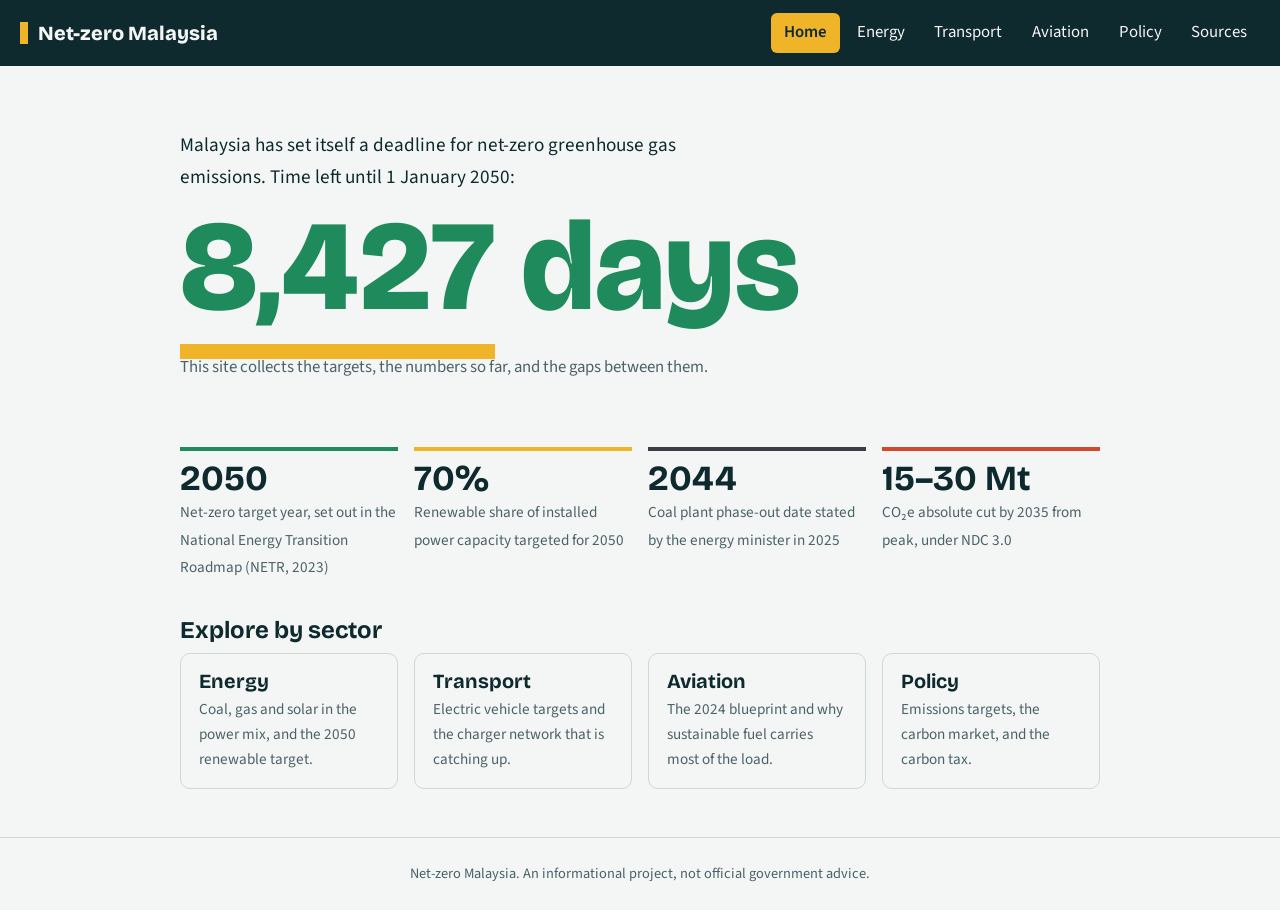
==== index.html @ 409eff9a "Add files via upload" ====
<!DOCTYPE html>
<html lang="en">
<head>
<meta charset="utf-8">
<meta name="viewport" content="width=device-width, initial-scale=1">
<title>Net-zero Malaysia</title>
<meta name="description" content="Facts and figures on Malaysia's path to net zero: energy, transport, aviation and policy.">
<link rel="preconnect" href="https://fonts.googleapis.com">
<link rel="preconnect" href="https://fonts.gstatic.com" crossorigin>
<link href="https://fonts.googleapis.com/css2?family=Bricolage+Grotesque:wght@500;700;800&family=Source+Sans+3:wght@400;600&display=swap" rel="stylesheet">
<link rel="stylesheet" href="style.css">
</head>
<body>
<header class="top">
  <a class="brand" href="#home">Net-zero Malaysia</a>
  <button class="burger" aria-label="Toggle menu" aria-expanded="false" aria-controls="menu">Menu</button>
  <nav id="menu" aria-label="Main">
    <a href="#home">Home</a>
    <a href="#energy">Energy</a>
    <a href="#transport">Transport</a>
    <a href="#aviation">Aviation</a>
    <a href="#policy">Policy</a>
    <a href="#sources">Sources</a>
  </nav>
</header>

<main>
<section class="page" id="home" data-title="Home">
  <div class="hero">
    <p class="lead">Malaysia has set itself a deadline for net-zero greenhouse gas emissions. Time left until 1 January 2050:</p>
    <p class="clock"><span id="days">0</span> days</p>
    <p class="sub">This site collects the targets, the numbers so far, and the gaps between them.</p>
  </div>
  <div class="facts">
    <div><b>2050</b><span>Net-zero target year, set out in the National Energy Transition Roadmap (NETR, 2023)</span></div>
    <div><b>70%</b><span>Renewable share of installed power capacity targeted for 2050</span></div>
    <div><b>2044</b><span>Coal plant phase-out date stated by the energy minister in 2025</span></div>
    <div><b>15–30 Mt</b><span>CO₂e absolute cut by 2035 from peak, under NDC 3.0</span></div>
  </div>
  <h2>Explore by sector</h2>
  <div class="tiles">
    <a href="#energy"><h3>Energy</h3><p>Coal, gas and solar in the power mix, and the 2050 renewable target.</p></a>
    <a href="#transport"><h3>Transport</h3><p>Electric vehicle targets and the charger network that is catching up.</p></a>
    <a href="#aviation"><h3>Aviation</h3><p>The 2024 blueprint and why sustainable fuel carries most of the load.</p></a>
    <a href="#policy"><h3>Policy</h3><p>Emissions targets, the carbon market, and the carbon tax.</p></a>
  </div>
</section>

<section class="page" id="energy" data-title="Energy" hidden>
  <h1>Energy: moving off coal</h1>
  <p class="intro">Electricity is the largest lever. Malaysia’s plan leans on solar, with gas as a bridge away from coal.</p>
  <h2>Who generates the power today</h2>
  <p>Share of annual generation in Peninsular Malaysia (grid operator data analysed by Reuters).</p>
  <div class="chart" data-chart="mix"></div>
  <p class="note">Coal’s share rose in 2025 even as gas and solar grew in absolute terms. Whole-country figures differ by source: Ember put coal near 43%, gas near 37% and solar just over 2% in 2025 reporting.</p>
  <h2>Renewable share of installed capacity</h2>
  <div class="chart" data-chart="re"></div>
  <p class="note">The energy minister said in October 2025 that renewable capacity had reached about 30%. Capacity is not generation: solar capacity produces far less than 30% of the electricity.</p>
  <h2>Other NETR targets</h2>
  <ul class="list">
    <li><b>Coal:</b> the 2023 roadmap targets zero coal generation by 2050. In October 2025 the minister said coal capacity would fall 50% by 2035 and plants would be phased out by 2044.</li>
    <li><b>Hydrogen:</b> one low-carbon hydrogen hub by 2030, two more by 2050, and up to 2.5 million tonnes a year of green hydrogen by 2050.</li>
    <li><b>Carbon capture and storage:</b> three hubs by 2030 (up to 15 million tonnes a year), three more by 2050 (40 to 80 million tonnes a year).</li>
    <li><b>Cost:</b> the roadmap estimates RM1.2 to 1.3 trillion of investment is needed by 2050.</li>
  </ul>
</section>

<section class="page" id="transport" data-title="Transport" hidden>
  <h1>Transport: electric vehicles and chargers</h1>
  <p class="intro">The Low Carbon Mobility Blueprint 2021–2030 set the first charger and vehicle targets. The chargers are behind schedule; fast chargers are not.</p>
  <h2>Public EV charge points</h2>
  <div class="chart" data-chart="ev"></div>
  <p class="note">The 2025 target of 10,000 was missed (about 57% reached by December 2025). A newer target of 30,000 by 2030 was reported in July 2026. Dates differ because each figure comes from a different official statement or dashboard.</p>
  <h2>Vehicle targets</h2>
  <ul class="list">
    <li><b>2030:</b> electric vehicles at 15% of total industry volume under the Low Carbon Mobility Blueprint. NETR-linked reporting cites 20% for xEVs (electric and hybrid types) by 2030.</li>
    <li><b>2050:</b> 80% market share for electric vehicles.</li>
    <li><b>Today:</b> an industry body said in 2024 that only about 2% of vehicles on the road were electric.</li>
    <li><b>Policy shift:</b> imported EV incentives are giving way to local assembly, which affects prices.</li>
  </ul>
</section>

<section class="page" id="aviation" data-title="Aviation" hidden>
  <h1>Aviation: fuel is the hard part</h1>
  <p class="intro">The Malaysia Aviation Decarbonisation Blueprint, launched in September 2024, aims for net-zero emissions in international aviation as early as 2050.</p>
  <h2>Where the cuts are meant to come from</h2>
  <p>Share of the 2050 reduction by measure (as presented by Malaysia to ICAO).</p>
  <div class="chart" data-chart="av"></div>
  <p class="note">Sustainable aviation fuel (SAF) and carbon offsets together make up over three quarters of the plan, so the target depends on fuel supply and credible credits.</p>
  <h2>Milestones</h2>
  <ul class="list">
    <li><b>Blending:</b> the NETR’s indicative SAF blend starts near 1% and rises to 47% by 2050.</li>
    <li><b>Supply:</b> Petronas said it would produce SAF by 2028. In 2025 it delivered the first locally blended SAF to Malaysia Airlines.</li>
    <li><b>Mandate:</b> at launch in 2024 the government did not plan to force airlines to use SAF yet.</li>
    <li><b>Cost:</b> in October 2026 the head of Malaysia Aviation Group did not rule out a passenger green levy to cover SAF costs.</li>
    <li><b>Fleet:</b> Malaysia Airlines has ordered 40 Airbus A330neo and 55 Boeing 737 MAX aircraft.</li>
  </ul>
</section>

<section class="page" id="policy" data-title="Policy" hidden>
  <h1>Policy: targets and pricing</h1>
  <h2>NDC 3.0</h2>
  <p>Submitted in October 2025, it is Malaysia’s first absolute target. Emissions are expected to peak between 2029 and 2034, then fall by 15 to 30 million tonnes of CO₂e by 2035. Up to 20 million tonnes are unconditional; the rest depends on international finance and technology support. Earlier pledges were intensity targets, which allow total emissions to rise.</p>
  <h2>Carbon pricing</h2>
  <p>Budget 2026 announced a carbon tax starting with energy, iron and steel. Reported starting rates were around RM45 per tonne, but the timeline is under review. Malaysia launched its first National Carbon Market Policy in 2026 to guide pricing and carbon credit trading.</p>
  <h2>Climate Change Bill</h2>
  <p>A National Climate Change Bill and a National Climate Change Authority Bill were being drafted, with mandatory emissions reporting and a legal basis for targets. Check the Parliament of Malaysia website for its current status.</p>
  <h2>Local action</h2>
  <p>The Natural Resources Ministry aims for 200 low-carbon zones by 2030. Seventy local authorities had started by February 2026.</p>
</section>

<section class="page" id="sources" data-title="Sources" hidden>
  <h1>Sources and caveats</h1>
  <p class="intro">Figures were checked against news and official reporting in November 2026. Targets and statistics change; confirm any number you plan to cite.</p>
  <ul class="list">
    <li>NETR launch coverage: Argus Media (August 2023); Pinsent Masons Out-Law</li>
    <li>Renewable and coal statements, October 2025: Bernama; Malaysiakini</li>
    <li>NDC 3.0: Ministry of Natural Resources and Environmental Sustainability (nres.gov.my); UNDP Malaysia; The Star</li>
    <li>Carbon tax and carbon market policy: Eco-Business; Pemandu Associates</li>
    <li>Power mix: Reuters via The Star (January 2026); Ember; Free Malaysia Today</li>
    <li>EV chargers: Paul Tan; Borneo Post; SoyaCincau; MIDA</li>
    <li>Aviation: ICAO working paper A42-WP/579; Malay Mail; Hydrocarbon Processing; The Star; AP</li>
  </ul>
  <p class="note">Figures from different sources use different scopes (Peninsular Malaysia or national, capacity or generation, target or actual). Each chart note says which applies.</p>
</section>
</main>

<footer>Net-zero Malaysia. An informational project, not official government advice.</footer>
<script src="script.js"></script>
</body>
</html>
---- style.css ----
:root{--ink:#0e2a2e;--paper:#f3f6f4;--line:#cdd9d3;--sun:#f0b429;--leaf:#1f8a5b;--coal:#3b3f45;--warn:#d1492e;--muted:#4c6168;
--head:"Bricolage Grotesque","Trebuchet MS",system-ui,sans-serif;--body:"Source Sans 3","Segoe UI",system-ui,sans-serif}
@media (prefers-color-scheme:dark){:root{--ink:#e6efe9;--paper:#0c1d20;--line:#274146;--muted:#9bb2b3;--coal:#8b9299}}
*{box-sizing:border-box}
html{scroll-behavior:smooth}
body{margin:0;background:var(--paper);color:var(--ink);font:1.05rem/1.65 var(--body)}
a{color:inherit}
:focus-visible{outline:3px solid var(--sun);outline-offset:2px}
h1,h2,h3,.brand,.clock,.facts b{font-family:var(--head);line-height:1.1}
h1{font-size:clamp(2rem,5vw,3rem);margin:0 0 .5rem;font-weight:800}
h2{font-size:1.5rem;margin:2.2rem 0 .6rem}
.top{display:flex;align-items:center;justify-content:space-between;flex-wrap:wrap;gap:.5rem;padding:.8rem 1.25rem;background:#0e2a2e;color:#f3f6f4;position:sticky;top:0;z-index:5}
.brand{font-weight:800;font-size:1.25rem;text-decoration:none;border-left:8px solid var(--sun);padding-left:.6rem}
nav{display:flex;gap:.25rem;flex-wrap:wrap}
nav a{text-decoration:none;padding:.4rem .8rem;border-radius:6px}
nav a:hover{background:#1b4a4f}
nav a[aria-current=page]{background:var(--sun);color:#0e2a2e;font-weight:600}
.burger{display:none;background:none;border:1px solid #f3f6f4;color:inherit;border-radius:6px;padding:.4rem .8rem;font:inherit}
main{max-width:60rem;margin:0 auto;padding:1.5rem 1.25rem 3rem}
.page[hidden]{display:none}
.hero{padding:2.5rem 0 1rem}
.lead{max-width:36rem;font-size:1.2rem;margin:0}
.clock{font-size:clamp(3.5rem,14vw,8rem);font-weight:800;margin:.2rem 0;color:var(--leaf)}
.clock span{border-bottom:.12em solid var(--sun)}
.sub,.intro{color:var(--muted);max-width:40rem}
.facts{display:grid;grid-template-columns:repeat(auto-fit,minmax(13rem,1fr));gap:1rem;margin:2rem 0}
.facts div{border-top:4px solid var(--leaf);padding-top:.6rem}
.facts div:nth-child(2){border-color:var(--sun)}
.facts div:nth-child(3){border-color:var(--coal)}
.facts div:nth-child(4){border-color:var(--warn)}
.facts b{display:block;font-size:2.2rem}
.facts span{font-size:.95rem;color:var(--muted)}
.tiles{display:grid;grid-template-columns:repeat(auto-fit,minmax(13rem,1fr));gap:1rem}
.tiles a{text-decoration:none;border:1px solid var(--line);border-radius:10px;padding:1rem 1.1rem}
.tiles a:hover{border-color:var(--leaf);background:color-mix(in srgb,var(--leaf) 10%,transparent)}
.tiles h3{margin:0 0 .3rem;font-size:1.25rem}
.tiles p{margin:0;color:var(--muted);font-size:.95rem}
.chart{margin:1rem 0}
.row{display:grid;grid-template-columns:minmax(7rem,12rem) 1fr 5.5rem;align-items:center;gap:.6rem;margin:.35rem 0;font-size:.95rem}
.track{background:var(--line);border-radius:4px;height:1.1rem;overflow:hidden}
.fill{height:100%;width:0;background:var(--leaf);transition:width .8s ease}
.fill.coal{background:var(--coal)}.fill.gas{background:var(--warn)}.fill.sun{background:var(--sun)}
.fill.target{background:repeating-linear-gradient(45deg,var(--sun) 0 6px,transparent 6px 10px);border:1px solid var(--sun)}
.row b{text-align:right;font-variant-numeric:tabular-nums}
.note{border-left:4px solid var(--line);padding-left:.8rem;color:var(--muted);font-size:.95rem;max-width:44rem}
.list{padding-left:1.2rem;max-width:46rem}
.list li{margin:.6rem 0}
footer{text-align:center;padding:1.5rem;border-top:1px solid var(--line);color:var(--muted);font-size:.9rem}
@media (max-width:720px){
.burger{display:block}
nav{display:none;width:100%;flex-direction:column}
nav.open{display:flex}
.row{grid-template-columns:1fr 4.5rem;grid-template-areas:"l v" "t t"}
.row span{grid-area:l}.row b{grid-area:v}.track{grid-area:t}}
@media (prefers-reduced-motion:reduce){html{scroll-behavior:auto}.fill{transition:none}}
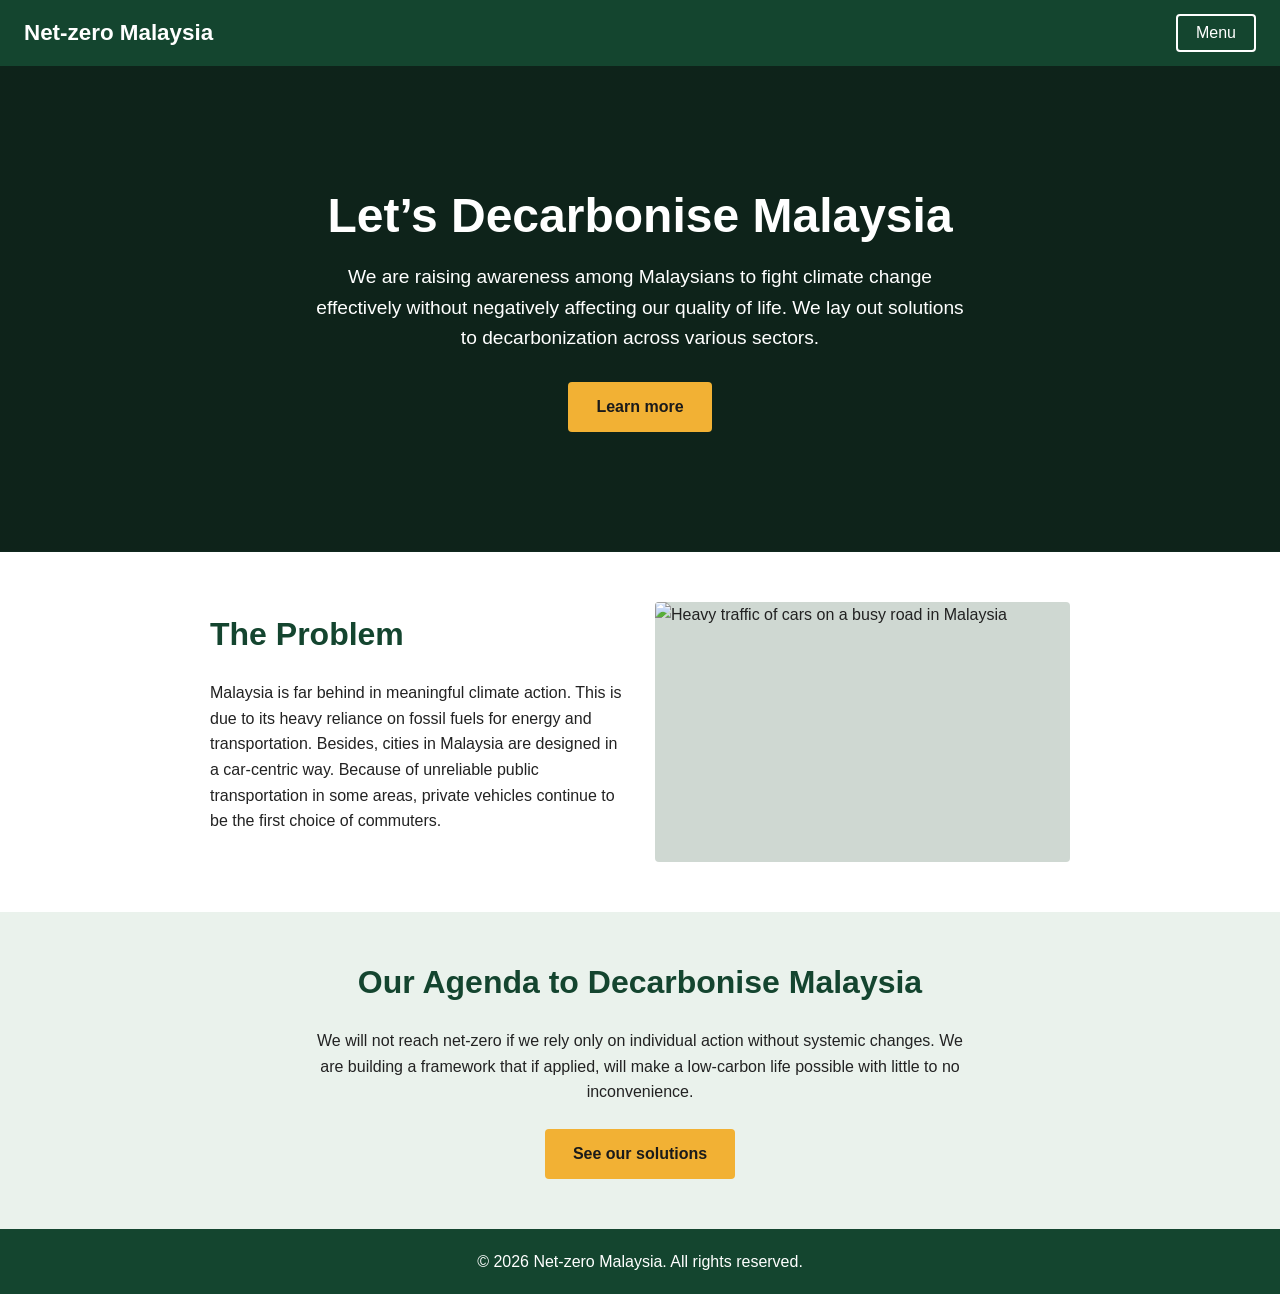
==== commit 5aaabb72: "Add files via upload" ====
--- a/index.html
+++ b/index.html
@@ -1,131 +1,61 @@
 <!DOCTYPE html>
 <html lang="en">
 <head>
-<meta charset="utf-8">
-<meta name="viewport" content="width=device-width, initial-scale=1">
-<title>Net-zero Malaysia</title>
-<meta name="description" content="Facts and figures on Malaysia's path to net zero: energy, transport, aviation and policy.">
-<link rel="preconnect" href="https://fonts.googleapis.com">
-<link rel="preconnect" href="https://fonts.gstatic.com" crossorigin>
-<link href="https://fonts.googleapis.com/css2?family=Bricolage+Grotesque:wght@500;700;800&family=Source+Sans+3:wght@400;600&display=swap" rel="stylesheet">
-<link rel="stylesheet" href="style.css">
+  <meta charset="UTF-8">
+  <meta name="viewport" content="width=device-width, initial-scale=1.0">
+  <title>Net-zero Malaysia</title>
+  <link rel="stylesheet" href="style.css">
 </head>
 <body>
-<header class="top">
-  <a class="brand" href="#home">Net-zero Malaysia</a>
-  <button class="burger" aria-label="Toggle menu" aria-expanded="false" aria-controls="menu">Menu</button>
-  <nav id="menu" aria-label="Main">
-    <a href="#home">Home</a>
-    <a href="#energy">Energy</a>
-    <a href="#transport">Transport</a>
-    <a href="#aviation">Aviation</a>
-    <a href="#policy">Policy</a>
-    <a href="#sources">Sources</a>
-  </nav>
-</header>
 
-<main>
-<section class="page" id="home" data-title="Home">
-  <div class="hero">
-    <p class="lead">Malaysia has set itself a deadline for net-zero greenhouse gas emissions. Time left until 1 January 2050:</p>
-    <p class="clock"><span id="days">0</span> days</p>
-    <p class="sub">This site collects the targets, the numbers so far, and the gaps between them.</p>
-  </div>
-  <div class="facts">
-    <div><b>2050</b><span>Net-zero target year, set out in the National Energy Transition Roadmap (NETR, 2023)</span></div>
-    <div><b>70%</b><span>Renewable share of installed power capacity targeted for 2050</span></div>
-    <div><b>2044</b><span>Coal plant phase-out date stated by the energy minister in 2025</span></div>
-    <div><b>15–30 Mt</b><span>CO₂e absolute cut by 2035 from peak, under NDC 3.0</span></div>
-  </div>
-  <h2>Explore by sector</h2>
-  <div class="tiles">
-    <a href="#energy"><h3>Energy</h3><p>Coal, gas and solar in the power mix, and the 2050 renewable target.</p></a>
-    <a href="#transport"><h3>Transport</h3><p>Electric vehicle targets and the charger network that is catching up.</p></a>
-    <a href="#aviation"><h3>Aviation</h3><p>The 2024 blueprint and why sustainable fuel carries most of the load.</p></a>
-    <a href="#policy"><h3>Policy</h3><p>Emissions targets, the carbon market, and the carbon tax.</p></a>
-  </div>
-</section>
+  <header>
+    <a href="index.html" class="logo">Net-zero Malaysia</a>
+    <nav>
+      <button id="menu-button" aria-expanded="false" aria-controls="menu-list">Menu</button>
+      <ul id="menu-list">
+        <li><a href="index.html" class="current">Home</a></li>
+        <li><a href="aboutus.html">About Us</a></li>
+        <li><a href="solutions.html">Solutions</a></li>
+        <li><a href="contactus.html">Contact Us</a></li>
+      </ul>
+    </nav>
+  </header>
 
-<section class="page" id="energy" data-title="Energy" hidden>
-  <h1>Energy: moving off coal</h1>
-  <p class="intro">Electricity is the largest lever. Malaysia’s plan leans on solar, with gas as a bridge away from coal.</p>
-  <h2>Who generates the power today</h2>
-  <p>Share of annual generation in Peninsular Malaysia (grid operator data analysed by Reuters).</p>
-  <div class="chart" data-chart="mix"></div>
-  <p class="note">Coal’s share rose in 2025 even as gas and solar grew in absolute terms. Whole-country figures differ by source: Ember put coal near 43%, gas near 37% and solar just over 2% in 2025 reporting.</p>
-  <h2>Renewable share of installed capacity</h2>
-  <div class="chart" data-chart="re"></div>
-  <p class="note">The energy minister said in October 2025 that renewable capacity had reached about 30%. Capacity is not generation: solar capacity produces far less than 30% of the electricity.</p>
-  <h2>Other NETR targets</h2>
-  <ul class="list">
-    <li><b>Coal:</b> the 2023 roadmap targets zero coal generation by 2050. In October 2025 the minister said coal capacity would fall 50% by 2035 and plants would be phased out by 2044.</li>
-    <li><b>Hydrogen:</b> one low-carbon hydrogen hub by 2030, two more by 2050, and up to 2.5 million tonnes a year of green hydrogen by 2050.</li>
-    <li><b>Carbon capture and storage:</b> three hubs by 2030 (up to 15 million tonnes a year), three more by 2050 (40 to 80 million tonnes a year).</li>
-    <li><b>Cost:</b> the roadmap estimates RM1.2 to 1.3 trillion of investment is needed by 2050.</li>
-  </ul>
-</section>
+  <main>
 
-<section class="page" id="transport" data-title="Transport" hidden>
-  <h1>Transport: electric vehicles and chargers</h1>
-  <p class="intro">The Low Carbon Mobility Blueprint 2021–2030 set the first charger and vehicle targets. The chargers are behind schedule; fast chargers are not.</p>
-  <h2>Public EV charge points</h2>
-  <div class="chart" data-chart="ev"></div>
-  <p class="note">The 2025 target of 10,000 was missed (about 57% reached by December 2025). A newer target of 30,000 by 2030 was reported in July 2026. Dates differ because each figure comes from a different official statement or dashboard.</p>
-  <h2>Vehicle targets</h2>
-  <ul class="list">
-    <li><b>2030:</b> electric vehicles at 15% of total industry volume under the Low Carbon Mobility Blueprint. NETR-linked reporting cites 20% for xEVs (electric and hybrid types) by 2030.</li>
-    <li><b>2050:</b> 80% market share for electric vehicles.</li>
-    <li><b>Today:</b> an industry body said in 2024 that only about 2% of vehicles on the road were electric.</li>
-    <li><b>Policy shift:</b> imported EV incentives are giving way to local assembly, which affects prices.</li>
-  </ul>
-</section>
+    <!-- Hero / banner -->
+    <section class="hero">
+      <h1>Let’s Decarbonise Malaysia</h1>
+      <p>We are raising awareness among Malaysians to fight climate change effectively without negatively affecting our quality of life. We lay out solutions to decarbonization across various sectors.</p>
+      <a href="aboutus.html" class="button">Learn more</a>
+    </section>
 
-<section class="page" id="aviation" data-title="Aviation" hidden>
-  <h1>Aviation: fuel is the hard part</h1>
-  <p class="intro">The Malaysia Aviation Decarbonisation Blueprint, launched in September 2024, aims for net-zero emissions in international aviation as early as 2050.</p>
-  <h2>Where the cuts are meant to come from</h2>
-  <p>Share of the 2050 reduction by measure (as presented by Malaysia to ICAO).</p>
-  <div class="chart" data-chart="av"></div>
-  <p class="note">Sustainable aviation fuel (SAF) and carbon offsets together make up over three quarters of the plan, so the target depends on fuel supply and credible credits.</p>
-  <h2>Milestones</h2>
-  <ul class="list">
-    <li><b>Blending:</b> the NETR’s indicative SAF blend starts near 1% and rises to 47% by 2050.</li>
-    <li><b>Supply:</b> Petronas said it would produce SAF by 2028. In 2025 it delivered the first locally blended SAF to Malaysia Airlines.</li>
-    <li><b>Mandate:</b> at launch in 2024 the government did not plan to force airlines to use SAF yet.</li>
-    <li><b>Cost:</b> in October 2026 the head of Malaysia Aviation Group did not rule out a passenger green levy to cover SAF costs.</li>
-    <li><b>Fleet:</b> Malaysia Airlines has ordered 40 Airbus A330neo and 55 Boeing 737 MAX aircraft.</li>
-  </ul>
-</section>
+    <!-- The Problem -->
+    <section class="section">
+      <div class="container two-columns">
+        <div>
+          <h2>The Problem</h2>
+          <p>Malaysia is far behind in meaningful climate action. This is due to its heavy reliance on fossil fuels for energy and transportation. Besides, cities in Malaysia are designed in a car-centric way. Because of unreliable public transportation in some areas, private vehicles continue to be the first choice of commuters.</p>
+        </div>
+        <img src="images/traffic-jam.jpg" alt="Heavy traffic of cars on a busy road in Malaysia">
+      </div>
+    </section>
 
-<section class="page" id="policy" data-title="Policy" hidden>
-  <h1>Policy: targets and pricing</h1>
-  <h2>NDC 3.0</h2>
-  <p>Submitted in October 2025, it is Malaysia’s first absolute target. Emissions are expected to peak between 2029 and 2034, then fall by 15 to 30 million tonnes of CO₂e by 2035. Up to 20 million tonnes are unconditional; the rest depends on international finance and technology support. Earlier pledges were intensity targets, which allow total emissions to rise.</p>
-  <h2>Carbon pricing</h2>
-  <p>Budget 2026 announced a carbon tax starting with energy, iron and steel. Reported starting rates were around RM45 per tonne, but the timeline is under review. Malaysia launched its first National Carbon Market Policy in 2026 to guide pricing and carbon credit trading.</p>
-  <h2>Climate Change Bill</h2>
-  <p>A National Climate Change Bill and a National Climate Change Authority Bill were being drafted, with mandatory emissions reporting and a legal basis for targets. Check the Parliament of Malaysia website for its current status.</p>
-  <h2>Local action</h2>
-  <p>The Natural Resources Ministry aims for 200 low-carbon zones by 2030. Seventy local authorities had started by February 2026.</p>
-</section>
+    <!-- Our Agenda -->
+    <section class="section alt center">
+      <div class="container">
+        <h2>Our Agenda to Decarbonise Malaysia</h2>
+        <p>We will not reach net-zero if we rely only on individual action without systemic changes. We are building a framework that if applied, will make a low-carbon life possible with little to no inconvenience.</p>
+        <a href="solutions.html" class="button">See our solutions</a>
+      </div>
+    </section>
 
-<section class="page" id="sources" data-title="Sources" hidden>
-  <h1>Sources and caveats</h1>
-  <p class="intro">Figures were checked against news and official reporting in November 2026. Targets and statistics change; confirm any number you plan to cite.</p>
-  <ul class="list">
-    <li>NETR launch coverage: Argus Media (August 2023); Pinsent Masons Out-Law</li>
-    <li>Renewable and coal statements, October 2025: Bernama; Malaysiakini</li>
-    <li>NDC 3.0: Ministry of Natural Resources and Environmental Sustainability (nres.gov.my); UNDP Malaysia; The Star</li>
-    <li>Carbon tax and carbon market policy: Eco-Business; Pemandu Associates</li>
-    <li>Power mix: Reuters via The Star (January 2026); Ember; Free Malaysia Today</li>
-    <li>EV chargers: Paul Tan; Borneo Post; SoyaCincau; MIDA</li>
-    <li>Aviation: ICAO working paper A42-WP/579; Malay Mail; Hydrocarbon Processing; The Star; AP</li>
-  </ul>
-  <p class="note">Figures from different sources use different scopes (Peninsular Malaysia or national, capacity or generation, target or actual). Each chart note says which applies.</p>
-</section>
-</main>
+  </main>
 
-<footer>Net-zero Malaysia. An informational project, not official government advice.</footer>
-<script src="script.js"></script>
+  <footer>
+    <p>&copy; 2026 Net-zero Malaysia. All rights reserved.</p>
+  </footer>
+
+  <script src="script.js"></script>
 </body>
 </html>
--- a/style.css
+++ b/style.css
@@ -1,55 +1,305 @@
-:root{--ink:#0e2a2e;--paper:#f3f6f4;--line:#cdd9d3;--sun:#f0b429;--leaf:#1f8a5b;--coal:#3b3f45;--warn:#d1492e;--muted:#4c6168;
---head:"Bricolage Grotesque","Trebuchet MS",system-ui,sans-serif;--body:"Source Sans 3","Segoe UI",system-ui,sans-serif}
-@media (prefers-color-scheme:dark){:root{--ink:#e6efe9;--paper:#0c1d20;--line:#274146;--muted:#9bb2b3;--coal:#8b9299}}
-*{box-sizing:border-box}
-html{scroll-behavior:smooth}
-body{margin:0;background:var(--paper);color:var(--ink);font:1.05rem/1.65 var(--body)}
-a{color:inherit}
-:focus-visible{outline:3px solid var(--sun);outline-offset:2px}
-h1,h2,h3,.brand,.clock,.facts b{font-family:var(--head);line-height:1.1}
-h1{font-size:clamp(2rem,5vw,3rem);margin:0 0 .5rem;font-weight:800}
-h2{font-size:1.5rem;margin:2.2rem 0 .6rem}
-.top{display:flex;align-items:center;justify-content:space-between;flex-wrap:wrap;gap:.5rem;padding:.8rem 1.25rem;background:#0e2a2e;color:#f3f6f4;position:sticky;top:0;z-index:5}
-.brand{font-weight:800;font-size:1.25rem;text-decoration:none;border-left:8px solid var(--sun);padding-left:.6rem}
-nav{display:flex;gap:.25rem;flex-wrap:wrap}
-nav a{text-decoration:none;padding:.4rem .8rem;border-radius:6px}
-nav a:hover{background:#1b4a4f}
-nav a[aria-current=page]{background:var(--sun);color:#0e2a2e;font-weight:600}
-.burger{display:none;background:none;border:1px solid #f3f6f4;color:inherit;border-radius:6px;padding:.4rem .8rem;font:inherit}
-main{max-width:60rem;margin:0 auto;padding:1.5rem 1.25rem 3rem}
-.page[hidden]{display:none}
-.hero{padding:2.5rem 0 1rem}
-.lead{max-width:36rem;font-size:1.2rem;margin:0}
-.clock{font-size:clamp(3.5rem,14vw,8rem);font-weight:800;margin:.2rem 0;color:var(--leaf)}
-.clock span{border-bottom:.12em solid var(--sun)}
-.sub,.intro{color:var(--muted);max-width:40rem}
-.facts{display:grid;grid-template-columns:repeat(auto-fit,minmax(13rem,1fr));gap:1rem;margin:2rem 0}
-.facts div{border-top:4px solid var(--leaf);padding-top:.6rem}
-.facts div:nth-child(2){border-color:var(--sun)}
-.facts div:nth-child(3){border-color:var(--coal)}
-.facts div:nth-child(4){border-color:var(--warn)}
-.facts b{display:block;font-size:2.2rem}
-.facts span{font-size:.95rem;color:var(--muted)}
-.tiles{display:grid;grid-template-columns:repeat(auto-fit,minmax(13rem,1fr));gap:1rem}
-.tiles a{text-decoration:none;border:1px solid var(--line);border-radius:10px;padding:1rem 1.1rem}
-.tiles a:hover{border-color:var(--leaf);background:color-mix(in srgb,var(--leaf) 10%,transparent)}
-.tiles h3{margin:0 0 .3rem;font-size:1.25rem}
-.tiles p{margin:0;color:var(--muted);font-size:.95rem}
-.chart{margin:1rem 0}
-.row{display:grid;grid-template-columns:minmax(7rem,12rem) 1fr 5.5rem;align-items:center;gap:.6rem;margin:.35rem 0;font-size:.95rem}
-.track{background:var(--line);border-radius:4px;height:1.1rem;overflow:hidden}
-.fill{height:100%;width:0;background:var(--leaf);transition:width .8s ease}
-.fill.coal{background:var(--coal)}.fill.gas{background:var(--warn)}.fill.sun{background:var(--sun)}
-.fill.target{background:repeating-linear-gradient(45deg,var(--sun) 0 6px,transparent 6px 10px);border:1px solid var(--sun)}
-.row b{text-align:right;font-variant-numeric:tabular-nums}
-.note{border-left:4px solid var(--line);padding-left:.8rem;color:var(--muted);font-size:.95rem;max-width:44rem}
-.list{padding-left:1.2rem;max-width:46rem}
-.list li{margin:.6rem 0}
-footer{text-align:center;padding:1.5rem;border-top:1px solid var(--line);color:var(--muted);font-size:.9rem}
-@media (max-width:720px){
-.burger{display:block}
-nav{display:none;width:100%;flex-direction:column}
-nav.open{display:flex}
-.row{grid-template-columns:1fr 4.5rem;grid-template-areas:"l v" "t t"}
-.row span{grid-area:l}.row b{grid-area:v}.track{grid-area:t}}
-@media (prefers-reduced-motion:reduce){html{scroll-behavior:auto}.fill{transition:none}}
+/* ---------- General ---------- */
+* {
+  box-sizing: border-box;
+}
+
+html {
+  /* stops the sticky header from covering a section when you click a jump link */
+  scroll-padding-top: 80px;
+}
+
+body {
+  margin: 0;
+  font-family: Arial, Helvetica, sans-serif;
+  line-height: 1.6;
+  color: #222222;
+  background-color: #ffffff;
+  /* keeps the footer at the bottom of the screen on short pages */
+  display: flex;
+  flex-direction: column;
+  min-height: 100vh;
+}
+
+main {
+  flex: 1;
+}
+
+h1, h2, h3 {
+  line-height: 1.25;
+}
+
+h2 {
+  color: #14452f;
+  font-size: 2rem;
+  margin-top: 0;
+}
+
+a {
+  color: #14452f;
+}
+
+img {
+  max-width: 100%;
+  display: block;
+}
+
+/* ---------- Header and menu ---------- */
+header {
+  background-color: #14452f;
+  padding: 14px 24px;
+  display: flex;
+  justify-content: space-between;
+  align-items: center;
+  position: sticky;
+  top: 0;
+  z-index: 10;
+}
+
+.logo {
+  color: white;
+  font-size: 1.4rem;
+  font-weight: bold;
+  text-decoration: none;
+}
+
+#menu-button {
+  background-color: transparent;
+  color: white;
+  border: 2px solid white;
+  border-radius: 4px;
+  padding: 8px 18px;
+  font-size: 1rem;
+  cursor: pointer;
+}
+
+#menu-button:hover {
+  background-color: white;
+  color: #14452f;
+}
+
+/* The menu links are hidden until the Menu button is clicked (see script.js) */
+#menu-list {
+  display: none;
+  position: absolute;
+  top: 100%;
+  right: 0;
+  min-width: 200px;
+  margin: 0;
+  padding: 10px 0;
+  list-style: none;
+  background-color: white;
+  box-shadow: 0 4px 8px rgba(0, 0, 0, 0.25);
+}
+
+#menu-list.show {
+  display: block;
+}
+
+#menu-list a {
+  display: block;
+  padding: 12px 24px;
+  color: #222222;
+  text-decoration: none;
+}
+
+#menu-list a:hover {
+  background-color: #eaf2ec;
+}
+
+#menu-list a.current {
+  font-weight: bold;
+  color: #14452f;
+}
+
+/* ---------- Hero (Home page banner) ---------- */
+.hero {
+  /* the green colour shows if the picture is missing */
+  background-color: #1f4d3a;
+  background-image: linear-gradient(rgba(0, 0, 0, 0.55), rgba(0, 0, 0, 0.55)), url("images/hero-kl-skyline.jpg");
+  background-size: cover;
+  background-position: center;
+  color: white;
+  text-align: center;
+  padding: 120px 20px;
+}
+
+.hero h1 {
+  font-size: 3rem;
+  margin: 0 0 16px 0;
+}
+
+.hero p {
+  font-size: 1.2rem;
+  max-width: 650px;
+  margin: 0 auto 28px auto;
+}
+
+/* ---------- Title bar on About Us, Solutions and Contact Us ---------- */
+.page-title {
+  background-color: #2a6a4c;
+  color: white;
+  text-align: center;
+  padding: 40px 20px;
+}
+
+.page-title h1 {
+  margin: 0;
+  font-size: 2.4rem;
+}
+
+.page-title p {
+  max-width: 650px;
+  margin: 10px auto 0 auto;
+}
+
+/* ---------- Sections ---------- */
+.container {
+  max-width: 900px;
+  margin: 0 auto;
+  padding: 0 20px;
+}
+
+.section {
+  padding: 50px 0;
+}
+
+.section.alt {
+  background-color: #eaf2ec;
+}
+
+.center {
+  text-align: center;
+}
+
+.center p {
+  max-width: 650px;
+  margin: 0 auto 24px auto;
+}
+
+/* Text on one side, picture on the other. Stacks on small screens. */
+.two-columns {
+  display: flex;
+  flex-wrap: wrap;
+  align-items: center;
+  gap: 30px;
+}
+
+.two-columns > * {
+  flex: 1 1 300px;
+}
+
+.two-columns.reverse {
+  flex-direction: row-reverse;
+}
+
+/* All pictures inside sections get the same size and are cropped to fit */
+.section img {
+  width: 100%;
+  height: 260px;
+  object-fit: cover;
+  border-radius: 4px;
+  background-color: #cfd8d2;
+  margin-bottom: 20px;
+}
+
+.two-columns img {
+  margin-bottom: 0;
+}
+
+/* ---------- Buttons ---------- */
+.button {
+  display: inline-block;
+  background-color: #f2b134;
+  color: #1a1a1a;
+  font-size: 1rem;
+  font-weight: bold;
+  text-decoration: none;
+  padding: 12px 28px;
+  border: none;
+  border-radius: 4px;
+  cursor: pointer;
+}
+
+.button:hover {
+  background-color: #d99a1f;
+}
+
+/* ---------- Solutions page ---------- */
+.jump {
+  padding: 30px 0;
+}
+
+.jump p {
+  margin: 0 0 8px 0;
+  font-weight: bold;
+}
+
+.jump-links {
+  display: flex;
+  flex-wrap: wrap;
+  gap: 8px 24px;
+  margin: 0;
+  padding: 0;
+  list-style: none;
+}
+
+/* One solution = one block with a green line on the left */
+.solution {
+  border-left: 4px solid #2a6a4c;
+  padding-left: 16px;
+  margin: 24px 0;
+}
+
+.solution h3 {
+  margin: 0 0 6px 0;
+}
+
+.solution p {
+  margin: 0;
+}
+
+/* ---------- Contact form ---------- */
+form {
+  max-width: 600px;
+  margin: 0 auto;
+}
+
+label {
+  display: block;
+  font-weight: bold;
+  margin-bottom: 6px;
+}
+
+input,
+textarea {
+  width: 100%;
+  padding: 10px;
+  margin-bottom: 20px;
+  border: 1px solid #888888;
+  border-radius: 4px;
+  font-family: inherit;
+  font-size: 1rem;
+}
+
+/* ---------- Footer ---------- */
+footer {
+  background-color: #14452f;
+  color: white;
+  text-align: center;
+  padding: 20px;
+}
+
+footer p {
+  margin: 0;
+}
+
+/* ---------- Small screens ---------- */
+@media (max-width: 600px) {
+  .hero {
+    padding: 70px 20px;
+  }
+
+  .hero h1 {
+    font-size: 2.2rem;
+  }
+}
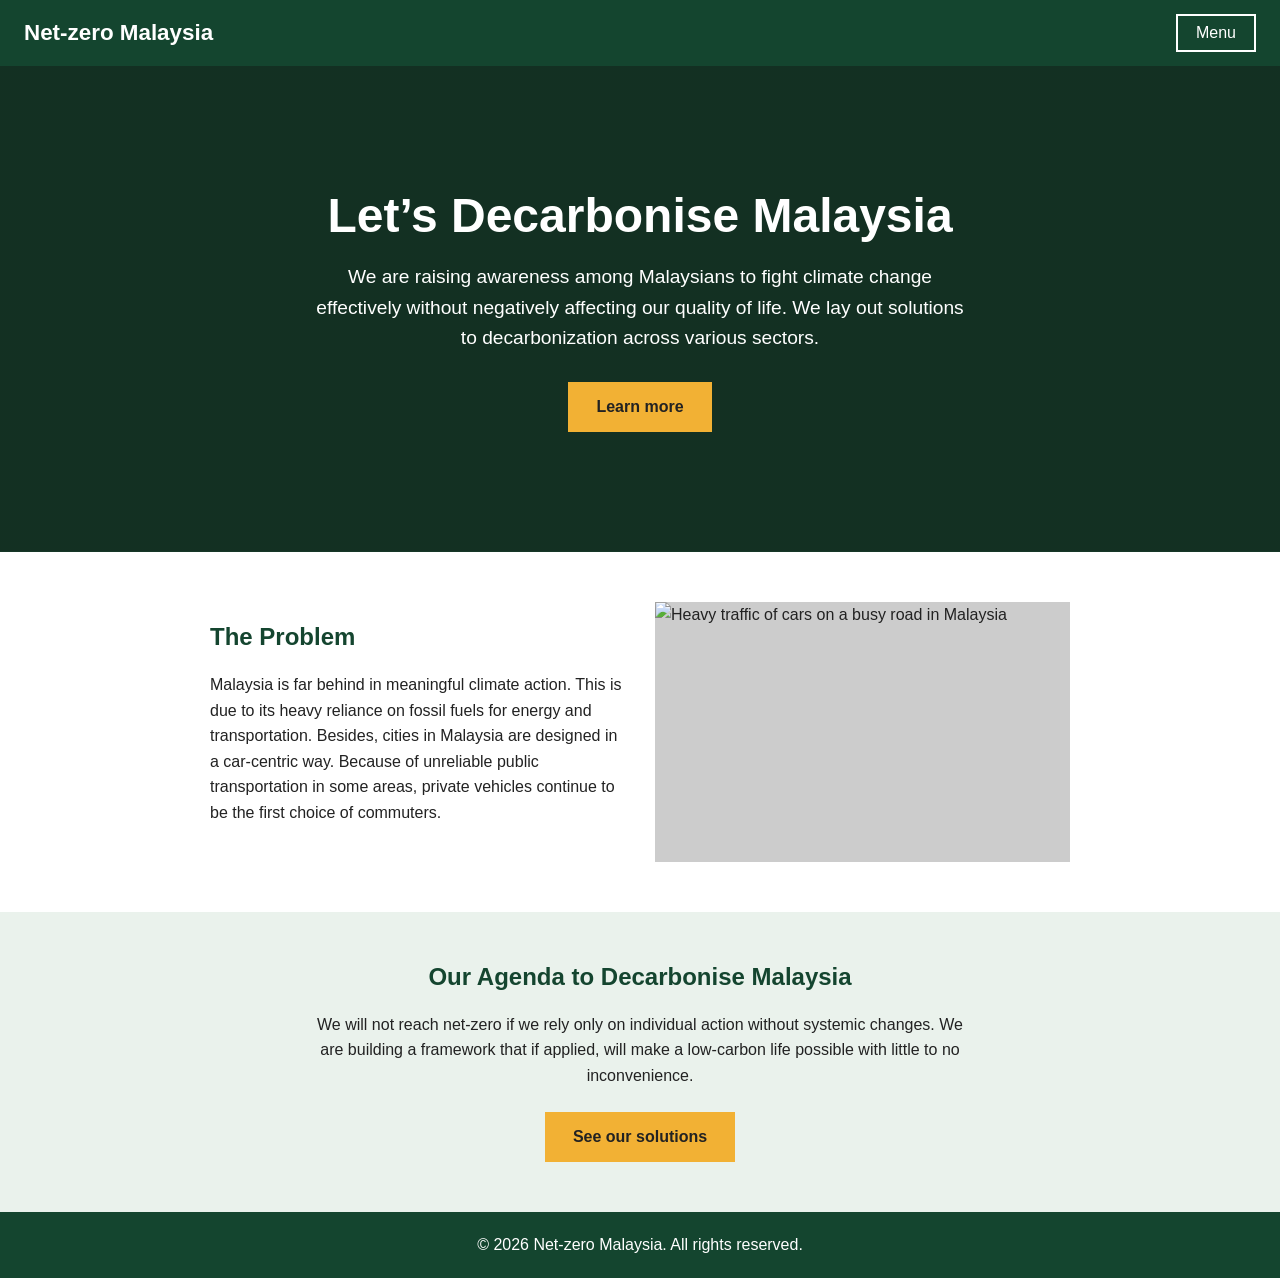
==== commit c7622b7e: "Add files via upload" ====
--- a/index.html
+++ b/index.html
@@ -23,14 +23,12 @@
 
   <main>
 
-    <!-- Hero / banner -->
     <section class="hero">
       <h1>Let’s Decarbonise Malaysia</h1>
       <p>We are raising awareness among Malaysians to fight climate change effectively without negatively affecting our quality of life. We lay out solutions to decarbonization across various sectors.</p>
       <a href="aboutus.html" class="button">Learn more</a>
     </section>
 
-    <!-- The Problem -->
     <section class="section">
       <div class="container two-columns">
         <div>
@@ -41,7 +39,6 @@
       </div>
     </section>
 
-    <!-- Our Agenda -->
     <section class="section alt center">
       <div class="container">
         <h2>Our Agenda to Decarbonise Malaysia</h2>
--- a/style.css
+++ b/style.css
@@ -1,27 +1,21 @@
-/* ---------- General ---------- */
+/* general */
 * {
   box-sizing: border-box;
 }
 
 html {
-  /* stops the sticky header from covering a section when you click a jump link */
-  scroll-padding-top: 80px;
+  scroll-padding-top: 80px; /* so the sticky header doesn't cover the jump-link targets */
 }
 
 body {
   margin: 0;
   font-family: Arial, Helvetica, sans-serif;
   line-height: 1.6;
-  color: #222222;
-  background-color: #ffffff;
-  /* keeps the footer at the bottom of the screen on short pages */
-  display: flex;
-  flex-direction: column;
-  min-height: 100vh;
+  color: #222;
 }
 
 main {
-  flex: 1;
+  min-height: 80vh; /* pushes the footer down on short pages */
 }
 
 h1, h2, h3 {
@@ -30,7 +24,6 @@
 
 h2 {
   color: #14452f;
-  font-size: 2rem;
   margin-top: 0;
 }
 
@@ -38,12 +31,7 @@
   color: #14452f;
 }
 
-img {
-  max-width: 100%;
-  display: block;
-}
-
-/* ---------- Header and menu ---------- */
+/* header and menu */
 header {
   background-color: #14452f;
   padding: 14px 24px;
@@ -52,7 +40,6 @@
   align-items: center;
   position: sticky;
   top: 0;
-  z-index: 10;
 }
 
 .logo {
@@ -66,7 +53,6 @@
   background-color: transparent;
   color: white;
   border: 2px solid white;
-  border-radius: 4px;
   padding: 8px 18px;
   font-size: 1rem;
   cursor: pointer;
@@ -77,7 +63,7 @@
   color: #14452f;
 }
 
-/* The menu links are hidden until the Menu button is clicked (see script.js) */
+/* menu links stay hidden until the Menu button is clicked (see script.js) */
 #menu-list {
   display: none;
   position: absolute;
@@ -88,7 +74,7 @@
   padding: 10px 0;
   list-style: none;
   background-color: white;
-  box-shadow: 0 4px 8px rgba(0, 0, 0, 0.25);
+  border: 1px solid #ccc;
 }
 
 #menu-list.show {
@@ -98,7 +84,7 @@
 #menu-list a {
   display: block;
   padding: 12px 24px;
-  color: #222222;
+  color: #222;
   text-decoration: none;
 }
 
@@ -108,13 +94,11 @@
 
 #menu-list a.current {
   font-weight: bold;
-  color: #14452f;
-}
-
-/* ---------- Hero (Home page banner) ---------- */
+}
+
+/* home page banner */
 .hero {
-  /* the green colour shows if the picture is missing */
-  background-color: #1f4d3a;
+  background-color: #2a6a4c; /* shows if the picture is missing */
   background-image: linear-gradient(rgba(0, 0, 0, 0.55), rgba(0, 0, 0, 0.55)), url("images/hero-kl-skyline.jpg");
   background-size: cover;
   background-position: center;
@@ -134,7 +118,7 @@
   margin: 0 auto 28px auto;
 }
 
-/* ---------- Title bar on About Us, Solutions and Contact Us ---------- */
+/* title bar on the other pages */
 .page-title {
   background-color: #2a6a4c;
   color: white;
@@ -152,7 +136,7 @@
   margin: 10px auto 0 auto;
 }
 
-/* ---------- Sections ---------- */
+/* sections */
 .container {
   max-width: 900px;
   margin: 0 auto;
@@ -176,7 +160,7 @@
   margin: 0 auto 24px auto;
 }
 
-/* Text on one side, picture on the other. Stacks on small screens. */
+/* text on one side, picture on the other (they stack on small screens) */
 .two-columns {
   display: flex;
   flex-wrap: wrap;
@@ -188,17 +172,13 @@
   flex: 1 1 300px;
 }
 
-.two-columns.reverse {
-  flex-direction: row-reverse;
-}
-
-/* All pictures inside sections get the same size and are cropped to fit */
+/* every picture is the same height and gets cropped to fit */
 .section img {
+  display: block;
   width: 100%;
   height: 260px;
   object-fit: cover;
-  border-radius: 4px;
-  background-color: #cfd8d2;
+  background-color: #ccc;
   margin-bottom: 20px;
 }
 
@@ -206,17 +186,16 @@
   margin-bottom: 0;
 }
 
-/* ---------- Buttons ---------- */
+/* buttons */
 .button {
   display: inline-block;
   background-color: #f2b134;
-  color: #1a1a1a;
+  color: #222;
   font-size: 1rem;
   font-weight: bold;
   text-decoration: none;
   padding: 12px 28px;
   border: none;
-  border-radius: 4px;
   cursor: pointer;
 }
 
@@ -224,7 +203,7 @@
   background-color: #d99a1f;
 }
 
-/* ---------- Solutions page ---------- */
+/* solutions page */
 .jump {
   padding: 30px 0;
 }
@@ -243,7 +222,7 @@
   list-style: none;
 }
 
-/* One solution = one block with a green line on the left */
+/* one solution = one block with a green line on the left */
 .solution {
   border-left: 4px solid #2a6a4c;
   padding-left: 16px;
@@ -258,7 +237,7 @@
   margin: 0;
 }
 
-/* ---------- Contact form ---------- */
+/* contact form */
 form {
   max-width: 600px;
   margin: 0 auto;
@@ -275,13 +254,12 @@
   width: 100%;
   padding: 10px;
   margin-bottom: 20px;
-  border: 1px solid #888888;
-  border-radius: 4px;
+  border: 1px solid #888;
   font-family: inherit;
   font-size: 1rem;
 }
 
-/* ---------- Footer ---------- */
+/* footer */
 footer {
   background-color: #14452f;
   color: white;
@@ -293,12 +271,8 @@
   margin: 0;
 }
 
-/* ---------- Small screens ---------- */
+/* phones */
 @media (max-width: 600px) {
-  .hero {
-    padding: 70px 20px;
-  }
-
   .hero h1 {
     font-size: 2.2rem;
   }
